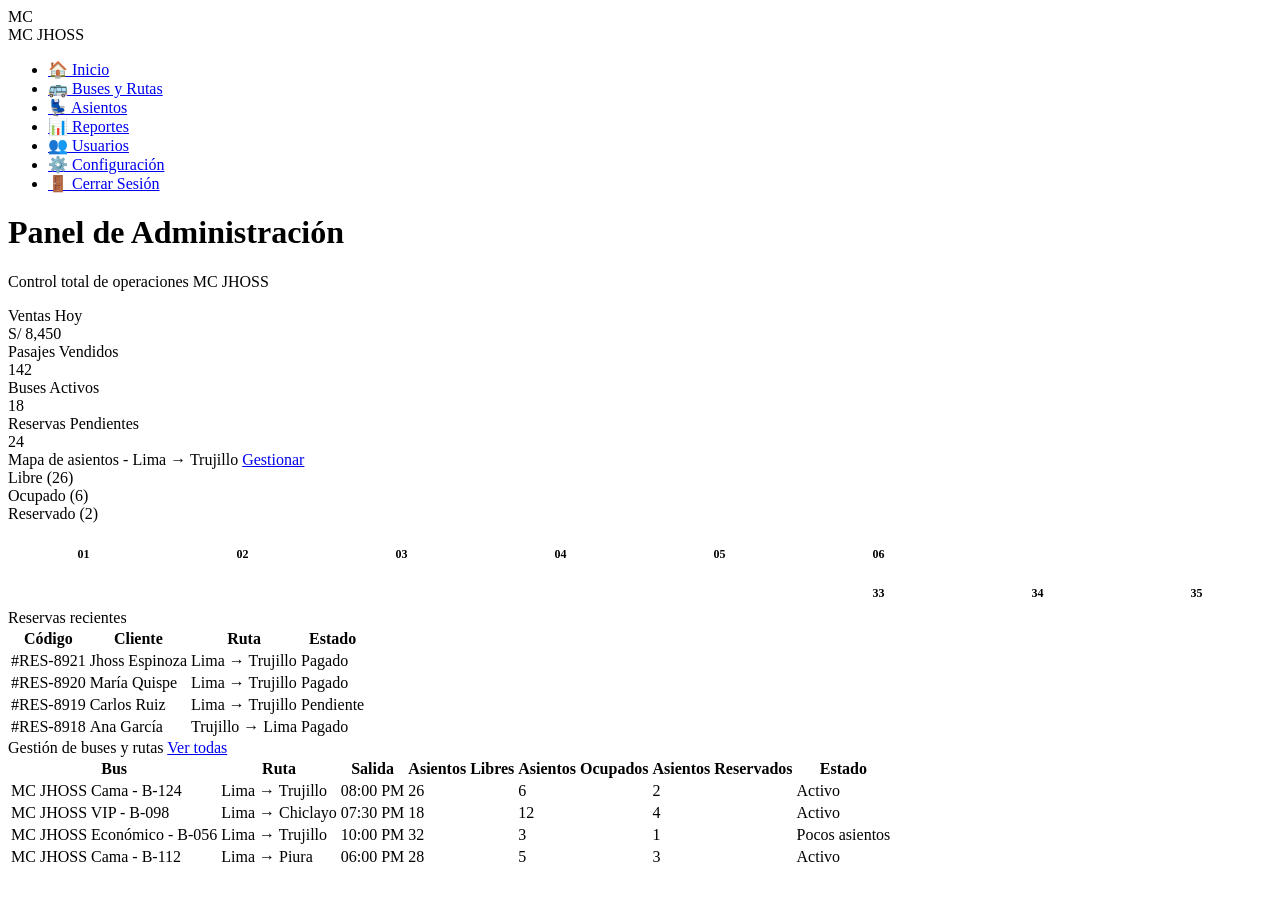
==== administrador.html @ 382086d1 "Add files via upload" ====
<!DOCTYPE html>
<html lang="es">
<head>
  <meta charset="UTF-8">
  <meta name="viewport" content="width=device-width, initial-scale=1.0">
  <title>Dashboard Administrador - MC JHOSS</title>
  <meta name="description" content="Dashboard del administrador MC JHOSS. Gestión de buses, rutas, reservas y asientos.">
  <link rel="stylesheet" href="css/styles.css">
</head>
<body class="dashboard">
  <aside class="sidebar">
    <div class="sidebar-logo">
      <div class="logo-icon">MC</div>
      MC JHOSS
    </div>
    <ul class="sidebar-menu">
      <li><a href="administrador.html" class="active">🏠 Inicio</a></li>
      <li><a href="rutas.html">🚌 Buses y Rutas</a></li>
      <li><a href="asientos.html">💺 Asientos</a></li>
      <li><a href="#">📊 Reportes</a></li>
      <li><a href="#">👥 Usuarios</a></li>
      <li><a href="#">⚙️ Configuración</a></li>
      <li><a href="login.html">🚪 Cerrar Sesión</a></li>
    </ul>
  </aside>

  <main class="main-content">
    <div class="page-header">
      <h1>Panel de Administración</h1>
      <p>Control total de operaciones MC JHOSS</p>
    </div>

    <div class="stats-grid">
      <div class="stat-card blue">
        <div class="stat-label">Ventas Hoy</div>
        <div class="stat-value">S/ 8,450</div>
      </div>
      <div class="stat-card green">
        <div class="stat-label">Pasajes Vendidos</div>
        <div class="stat-value">142</div>
      </div>
      <div class="stat-card orange">
        <div class="stat-label">Buses Activos</div>
        <div class="stat-value">18</div>
      </div>
      <div class="stat-card red">
        <div class="stat-label">Reservas Pendientes</div>
        <div class="stat-value">24</div>
      </div>
    </div>

    <div class="grid grid-2">
      <div class="card">
        <div class="card-header">
          <span class="card-title">Mapa de asientos - Lima → Trujillo</span>
          <a href="asientos.html" class="btn btn-primary btn-sm">Gestionar</a>
        </div>
        <div class="seat-legend" style="justify-content: flex-start; gap: 1rem; margin-bottom: 1rem;">
          <div class="legend-item"><div class="legend-box free"></div> Libre (26)</div>
          <div class="legend-item"><div class="legend-box occupied"></div> Ocupado (6)</div>
          <div class="legend-item"><div class="legend-box reserved"></div> Reservado (2)</div>
        </div>
        <div style="display: grid; grid-template-columns: repeat(8, 1fr); gap: 0.5rem;">
          <div style="padding: 0.5rem; background: var(--gray-100); border-radius: var(--radius-sm); text-align: center; font-size: 0.75rem; font-weight: 700;">01</div>
          <div style="padding: 0.5rem; background: var(--gray-100); border-radius: var(--radius-sm); text-align: center; font-size: 0.75rem; font-weight: 700;">02</div>
          <div style="padding: 0.5rem; background: var(--gray-100); border-radius: var(--radius-sm); text-align: center; font-size: 0.75rem; font-weight: 700;">03</div>
          <div style="padding: 0.5rem; background: var(--gray-100); border-radius: var(--radius-sm); text-align: center; font-size: 0.75rem; font-weight: 700;">04</div>
          <div style="padding: 0.5rem; background: var(--gray-100); border-radius: var(--radius-sm); text-align: center; font-size: 0.75rem; font-weight: 700;">05</div>
          <div style="padding: 0.5rem; background: var(--gray-100); border-radius: var(--radius-sm); text-align: center; font-size: 0.75rem; font-weight: 700;">06</div>
          <div style="padding: 0.5rem; background: var(--warning); color: white; border-radius: var(--radius-sm); text-align: center; font-size: 0.75rem; font-weight: 700;">10</div>
          <div style="padding: 0.5rem; background: var(--warning); color: white; border-radius: var(--radius-sm); text-align: center; font-size: 0.75rem; font-weight: 700;">11</div>
          <div style="padding: 0.5rem; background: var(--danger); color: white; border-radius: var(--radius-sm); text-align: center; font-size: 0.75rem; font-weight: 700;">14</div>
          <div style="padding: 0.5rem; background: var(--danger); color: white; border-radius: var(--radius-sm); text-align: center; font-size: 0.75rem; font-weight: 700;">15</div>
          <div style="padding: 0.5rem; background: var(--danger); color: white; border-radius: var(--radius-sm); text-align: center; font-size: 0.75rem; font-weight: 700;">19</div>
          <div style="padding: 0.5rem; background: var(--danger); color: white; border-radius: var(--radius-sm); text-align: center; font-size: 0.75rem; font-weight: 700;">31</div>
          <div style="padding: 0.5rem; background: var(--danger); color: white; border-radius: var(--radius-sm); text-align: center; font-size: 0.75rem; font-weight: 700;">32</div>
          <div style="padding: 0.5rem; background: var(--gray-100); border-radius: var(--radius-sm); text-align: center; font-size: 0.75rem; font-weight: 700;">33</div>
          <div style="padding: 0.5rem; background: var(--gray-100); border-radius: var(--radius-sm); text-align: center; font-size: 0.75rem; font-weight: 700;">34</div>
          <div style="padding: 0.5rem; background: var(--gray-100); border-radius: var(--radius-sm); text-align: center; font-size: 0.75rem; font-weight: 700;">35</div>
        </div>
      </div>

      <div class="card">
        <div class="card-header">
          <span class="card-title">Reservas recientes</span>
        </div>
        <div class="table-container">
          <table class="data-table">
            <thead>
              <tr>
                <th>Código</th>
                <th>Cliente</th>
                <th>Ruta</th>
                <th>Estado</th>
              </tr>
            </thead>
            <tbody>
              <tr>
                <td>#RES-8921</td>
                <td>Jhoss Espinoza</td>
                <td>Lima → Trujillo</td>
                <td><span class="badge badge-success">Pagado</span></td>
              </tr>
              <tr>
                <td>#RES-8920</td>
                <td>María Quispe</td>
                <td>Lima → Trujillo</td>
                <td><span class="badge badge-success">Pagado</span></td>
              </tr>
              <tr>
                <td>#RES-8919</td>
                <td>Carlos Ruiz</td>
                <td>Lima → Trujillo</td>
                <td><span class="badge badge-warning">Pendiente</span></td>
              </tr>
              <tr>
                <td>#RES-8918</td>
                <td>Ana García</td>
                <td>Trujillo → Lima</td>
                <td><span class="badge badge-success">Pagado</span></td>
              </tr>
            </tbody>
          </table>
        </div>
      </div>
    </div>

    <div class="card mt-3">
      <div class="card-header">
        <span class="card-title">Gestión de buses y rutas</span>
        <a href="rutas.html" class="btn btn-primary btn-sm">Ver todas</a>
      </div>
      <div class="table-container">
        <table class="data-table">
          <thead>
            <tr>
              <th>Bus</th>
              <th>Ruta</th>
              <th>Salida</th>
              <th>Asientos Libres</th>
              <th>Asientos Ocupados</th>
              <th>Asientos Reservados</th>
              <th>Estado</th>
            </tr>
          </thead>
          <tbody>
            <tr>
              <td>MC JHOSS Cama - B-124</td>
              <td>Lima → Trujillo</td>
              <td>08:00 PM</td>
              <td>26</td>
              <td>6</td>
              <td>2</td>
              <td><span class="badge badge-success">Activo</span></td>
            </tr>
            <tr>
              <td>MC JHOSS VIP - B-098</td>
              <td>Lima → Chiclayo</td>
              <td>07:30 PM</td>
              <td>18</td>
              <td>12</td>
              <td>4</td>
              <td><span class="badge badge-success">Activo</span></td>
            </tr>
            <tr>
              <td>MC JHOSS Económico - B-056</td>
              <td>Lima → Trujillo</td>
              <td>10:00 PM</td>
              <td>32</td>
              <td>3</td>
              <td>1</td>
              <td><span class="badge badge-warning">Pocos asientos</span></td>
            </tr>
            <tr>
              <td>MC JHOSS Cama - B-112</td>
              <td>Lima → Piura</td>
              <td>06:00 PM</td>
              <td>28</td>
              <td>5</td>
              <td>3</td>
              <td><span class="badge badge-success">Activo</span></td>
            </tr>
          </tbody>
        </table>
      </div>
    </div>
  </main>
</body>
</html>
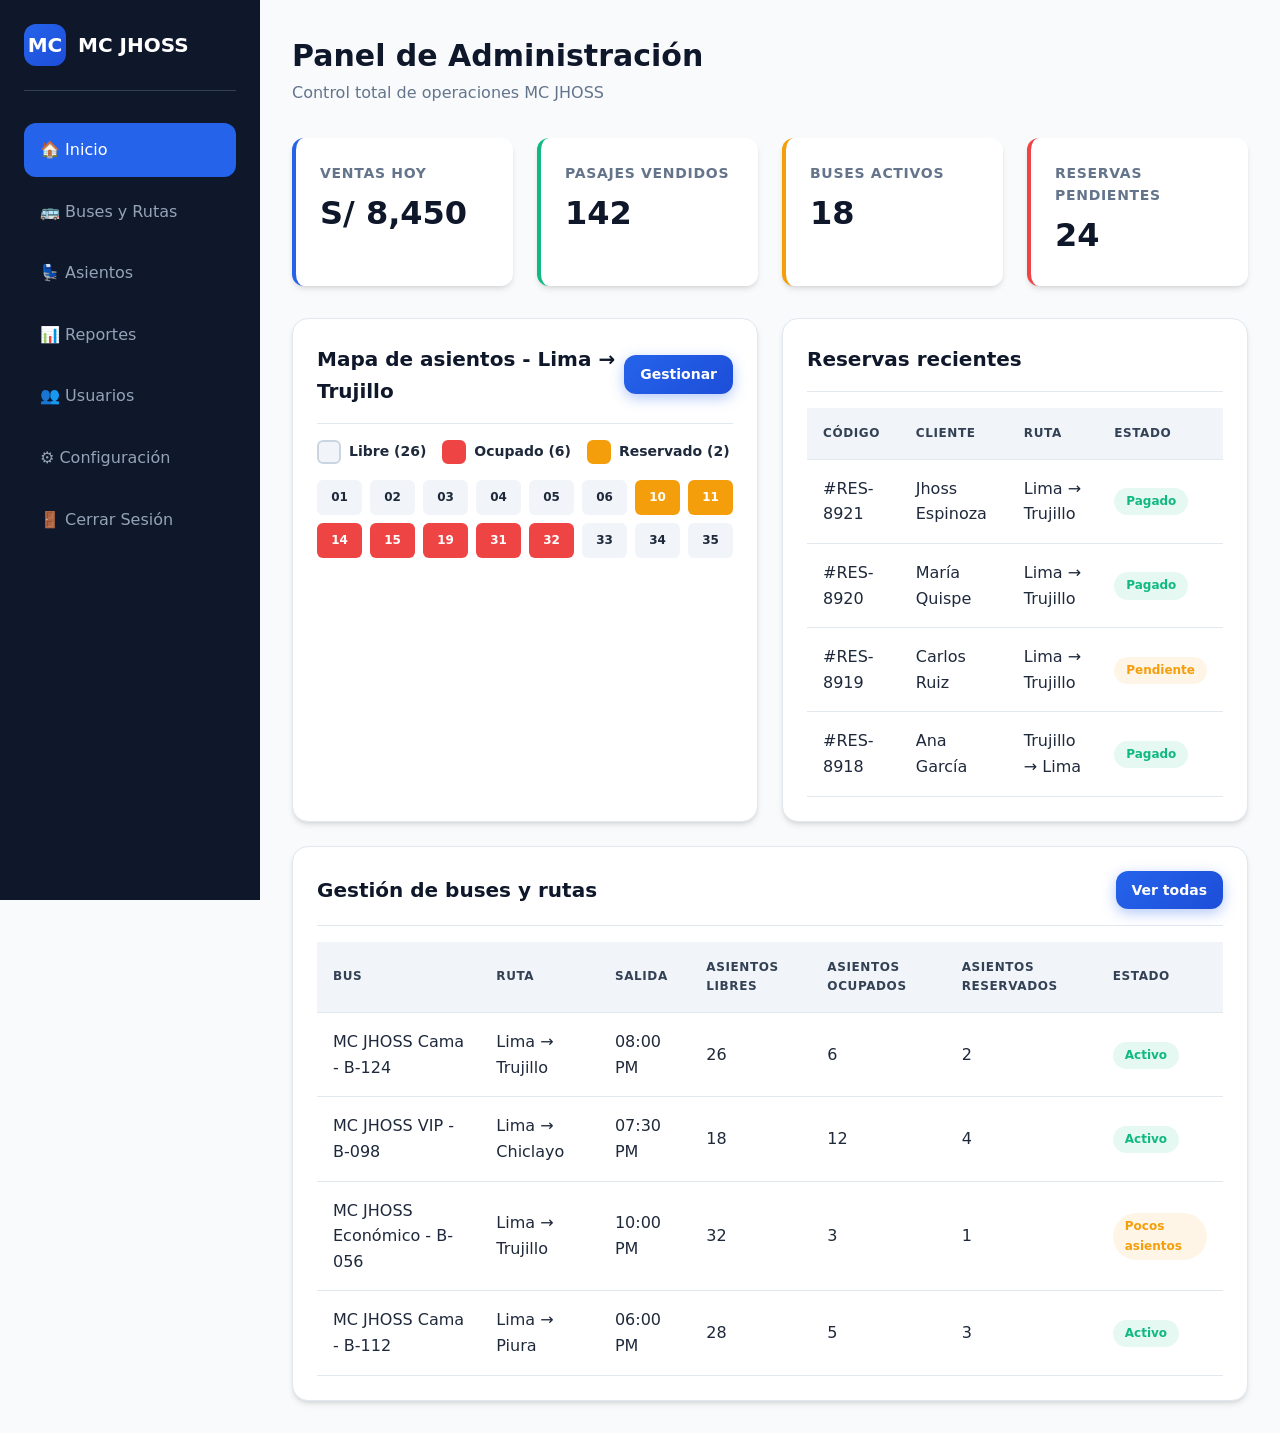
==== commit 1580378a: "Update stylesheet link in administrador.html" ====
--- a/administrador.html
+++ b/administrador.html
@@ -5,7 +5,7 @@
   <meta name="viewport" content="width=device-width, initial-scale=1.0">
   <title>Dashboard Administrador - MC JHOSS</title>
   <meta name="description" content="Dashboard del administrador MC JHOSS. Gestión de buses, rutas, reservas y asientos.">
-  <link rel="stylesheet" href="css/styles.css">
+  <link rel="stylesheet" href="styles.css">
 </head>
 <body class="dashboard">
   <aside class="sidebar">
--- a/styles.css
+++ b/styles.css
@@ -0,0 +1,855 @@
+/* MC JHOSS - Sistema de Pasajes Profesional */
+/* Solo HTML y CSS - Sin JavaScript */
+
+:root {
+  --primary: #2563eb;
+  --primary-dark: #1d4ed8;
+  --secondary: #f59e0b;
+  --success: #10b981;
+  --danger: #ef4444;
+  --warning: #f59e0b;
+  --info: #06b6d4;
+  --dark: #0f172a;
+  --gray-50: #f8fafc;
+  --gray-100: #f1f5f9;
+  --gray-200: #e2e8f0;
+  --gray-300: #cbd5e1;
+  --gray-400: #94a3b8;
+  --gray-500: #64748b;
+  --gray-600: #475569;
+  --gray-700: #334155;
+  --gray-800: #1e293b;
+  --gray-900: #0f172a;
+  --white: #ffffff;
+  --shadow-sm: 0 1px 2px 0 rgb(0 0 0 / 0.05);
+  --shadow: 0 4px 6px -1px rgb(0 0 0 / 0.1), 0 2px 4px -2px rgb(0 0 0 / 0.1);
+  --shadow-lg: 0 10px 15px -3px rgb(0 0 0 / 0.1), 0 4px 6px -4px rgb(0 0 0 / 0.1);
+  --radius: 0.75rem;
+  --radius-sm: 0.375rem;
+  --radius-lg: 1rem;
+  --transition: all 0.2s ease-in-out;
+}
+
+* {
+  margin: 0;
+  padding: 0;
+  box-sizing: border-box;
+}
+
+html {
+  scroll-behavior: smooth;
+}
+
+body {
+  font-family: 'Segoe UI', system-ui, -apple-system, BlinkMacSystemFont, Roboto, sans-serif;
+  background: var(--gray-50);
+  color: var(--gray-800);
+  line-height: 1.6;
+  min-height: 100vh;
+}
+
+a {
+  text-decoration: none;
+  color: inherit;
+}
+
+/* ===== UTILIDADES ===== */
+.container {
+  width: 100%;
+  max-width: 1200px;
+  margin: 0 auto;
+  padding: 0 1.5rem;
+}
+
+.text-center { text-align: center; }
+.mt-1 { margin-top: 0.5rem; }
+.mt-2 { margin-top: 1rem; }
+.mt-3 { margin-top: 1.5rem; }
+.mt-4 { margin-top: 2rem; }
+.mb-1 { margin-bottom: 0.5rem; }
+.mb-2 { margin-bottom: 1rem; }
+.mb-3 { margin-bottom: 1.5rem; }
+.mb-4 { margin-bottom: 2rem; }
+.hidden { display: none !important; }
+
+/* ===== BOTONES ===== */
+.btn {
+  display: inline-flex;
+  align-items: center;
+  justify-content: center;
+  gap: 0.5rem;
+  padding: 0.75rem 1.5rem;
+  border-radius: var(--radius);
+  border: none;
+  font-weight: 600;
+  font-size: 1rem;
+  cursor: pointer;
+  transition: var(--transition);
+  text-align: center;
+}
+
+.btn-primary {
+  background: linear-gradient(135deg, var(--primary), var(--primary-dark));
+  color: var(--white);
+  box-shadow: 0 4px 14px rgba(37, 99, 235, 0.35);
+}
+
+.btn-primary:hover {
+  transform: translateY(-2px);
+  box-shadow: 0 6px 20px rgba(37, 99, 235, 0.45);
+}
+
+.btn-secondary {
+  background: var(--white);
+  color: var(--primary);
+  border: 2px solid var(--primary);
+}
+
+.btn-secondary:hover {
+  background: var(--primary);
+  color: var(--white);
+}
+
+.btn-success {
+  background: var(--success);
+  color: var(--white);
+}
+
+.btn-danger {
+  background: var(--danger);
+  color: var(--white);
+}
+
+.btn-warning {
+  background: var(--warning);
+  color: var(--white);
+}
+
+.btn-block {
+  width: 100%;
+}
+
+.btn-sm {
+  padding: 0.5rem 1rem;
+  font-size: 0.875rem;
+}
+
+/* ===== TARJETAS ===== */
+.card {
+  background: var(--white);
+  border-radius: var(--radius-lg);
+  box-shadow: var(--shadow);
+  padding: 1.5rem;
+  border: 1px solid var(--gray-200);
+}
+
+.card-header {
+  display: flex;
+  align-items: center;
+  justify-content: space-between;
+  margin-bottom: 1rem;
+  padding-bottom: 1rem;
+  border-bottom: 1px solid var(--gray-200);
+}
+
+.card-title {
+  font-size: 1.25rem;
+  font-weight: 700;
+  color: var(--gray-900);
+}
+
+/* ===== FORMULARIOS ===== */
+.form-group {
+  margin-bottom: 1.25rem;
+}
+
+.form-label {
+  display: block;
+  margin-bottom: 0.5rem;
+  font-weight: 600;
+  color: var(--gray-700);
+}
+
+.form-control,
+.form-select {
+  width: 100%;
+  padding: 0.75rem 1rem;
+  border: 2px solid var(--gray-200);
+  border-radius: var(--radius);
+  font-size: 1rem;
+  transition: var(--transition);
+  background: var(--white);
+}
+
+.form-control:focus,
+.form-select:focus {
+  outline: none;
+  border-color: var(--primary);
+  box-shadow: 0 0 0 3px rgba(37, 99, 235, 0.1);
+}
+
+/* ===== NAVEGACIÓN ===== */
+.navbar {
+  background: var(--white);
+  box-shadow: var(--shadow-sm);
+  position: sticky;
+  top: 0;
+  z-index: 100;
+}
+
+.navbar .container {
+  display: flex;
+  align-items: center;
+  justify-content: space-between;
+  height: 70px;
+}
+
+.logo {
+  display: flex;
+  align-items: center;
+  gap: 0.75rem;
+  font-size: 1.5rem;
+  font-weight: 800;
+  color: var(--primary);
+}
+
+.logo-icon {
+  width: 42px;
+  height: 42px;
+  background: linear-gradient(135deg, var(--primary), var(--primary-dark));
+  border-radius: var(--radius);
+  display: grid;
+  place-items: center;
+  color: var(--white);
+  font-weight: 900;
+}
+
+.nav-links {
+  display: flex;
+  align-items: center;
+  gap: 2rem;
+  list-style: none;
+}
+
+.nav-links a {
+  font-weight: 600;
+  color: var(--gray-600);
+  transition: var(--transition);
+}
+
+.nav-links a:hover,
+.nav-links a.active {
+  color: var(--primary);
+}
+
+/* ===== HERO ===== */
+.hero {
+  background: linear-gradient(135deg, var(--dark) 0%, #1e3a8a 100%);
+  color: var(--white);
+  padding: 5rem 0;
+  text-align: center;
+}
+
+.hero h1 {
+  font-size: 3rem;
+  font-weight: 800;
+  margin-bottom: 1rem;
+  line-height: 1.2;
+}
+
+.hero p {
+  font-size: 1.25rem;
+  color: var(--gray-300);
+  max-width: 600px;
+  margin: 0 auto 2rem;
+}
+
+.hero-btns {
+  display: flex;
+  gap: 1rem;
+  justify-content: center;
+  flex-wrap: wrap;
+}
+
+/* ===== SECCIONES ===== */
+.section {
+  padding: 4rem 0;
+}
+
+.section-title {
+  font-size: 2rem;
+  font-weight: 800;
+  color: var(--gray-900);
+  text-align: center;
+  margin-bottom: 0.5rem;
+}
+
+.section-subtitle {
+  text-align: center;
+  color: var(--gray-500);
+  margin-bottom: 3rem;
+}
+
+/* ===== GRID ===== */
+.grid {
+  display: grid;
+  gap: 1.5rem;
+}
+
+.grid-2 { grid-template-columns: repeat(2, 1fr); }
+.grid-3 { grid-template-columns: repeat(3, 1fr); }
+.grid-4 { grid-template-columns: repeat(4, 1fr); }
+
+@media (max-width: 992px) {
+  .grid-4 { grid-template-columns: repeat(2, 1fr); }
+  .grid-3 { grid-template-columns: repeat(2, 1fr); }
+}
+
+@media (max-width: 768px) {
+  .grid-2,
+  .grid-3,
+  .grid-4 { grid-template-columns: 1fr; }
+  .hero h1 { font-size: 2rem; }
+  .nav-links { display: none; }
+}
+
+/* ===== FEATURE CARDS ===== */
+.feature-card {
+  text-align: center;
+  padding: 2rem;
+  transition: var(--transition);
+}
+
+.feature-card:hover {
+  transform: translateY(-5px);
+  box-shadow: var(--shadow-lg);
+}
+
+.feature-icon {
+  width: 64px;
+  height: 64px;
+  margin: 0 auto 1rem;
+  background: rgba(37, 99, 235, 0.1);
+  border-radius: 50%;
+  display: grid;
+  place-items: center;
+  font-size: 1.75rem;
+  color: var(--primary);
+}
+
+/* ===== LOGIN ===== */
+.login-page {
+  min-height: 100vh;
+  display: grid;
+  place-items: center;
+  background: linear-gradient(135deg, var(--dark) 0%, #1e3a8a 100%);
+  padding: 2rem;
+}
+
+.login-card {
+  width: 100%;
+  max-width: 480px;
+  background: var(--white);
+  border-radius: var(--radius-lg);
+  box-shadow: var(--shadow-lg);
+  padding: 2.5rem;
+}
+
+.login-logo {
+  text-align: center;
+  margin-bottom: 2rem;
+}
+
+.login-logo .logo {
+  justify-content: center;
+  margin-bottom: 1rem;
+}
+
+.role-selector {
+  display: grid;
+  grid-template-columns: repeat(3, 1fr);
+  gap: 0.75rem;
+  margin-bottom: 1.5rem;
+}
+
+.role-option {
+  position: relative;
+}
+
+.role-option input {
+  position: absolute;
+  opacity: 0;
+  width: 0;
+  height: 0;
+}
+
+.role-label {
+  display: flex;
+  flex-direction: column;
+  align-items: center;
+  gap: 0.5rem;
+  padding: 1rem;
+  border: 2px solid var(--gray-200);
+  border-radius: var(--radius);
+  cursor: pointer;
+  transition: var(--transition);
+  font-weight: 600;
+  color: var(--gray-600);
+}
+
+.role-label:hover {
+  border-color: var(--primary);
+}
+
+.role-option input:checked + .role-label {
+  border-color: var(--primary);
+  background: rgba(37, 99, 235, 0.05);
+  color: var(--primary);
+}
+
+/* ===== DASHBOARD ===== */
+.dashboard {
+  display: grid;
+  grid-template-columns: 260px 1fr;
+  min-height: 100vh;
+}
+
+.sidebar {
+  background: var(--gray-900);
+  color: var(--white);
+  padding: 1.5rem;
+  position: sticky;
+  top: 0;
+  height: 100vh;
+  overflow-y: auto;
+}
+
+.sidebar-logo {
+  display: flex;
+  align-items: center;
+  gap: 0.75rem;
+  font-size: 1.25rem;
+  font-weight: 800;
+  margin-bottom: 2rem;
+  padding-bottom: 1.5rem;
+  border-bottom: 1px solid var(--gray-700);
+}
+
+.sidebar-menu {
+  list-style: none;
+}
+
+.sidebar-menu li {
+  margin-bottom: 0.5rem;
+}
+
+.sidebar-menu a {
+  display: flex;
+  align-items: center;
+  gap: 0.75rem;
+  padding: 0.875rem 1rem;
+  border-radius: var(--radius);
+  color: var(--gray-400);
+  font-weight: 500;
+  transition: var(--transition);
+}
+
+.sidebar-menu a:hover,
+.sidebar-menu a.active {
+  background: var(--primary);
+  color: var(--white);
+}
+
+.main-content {
+  padding: 2rem;
+  background: var(--gray-50);
+}
+
+.page-header {
+  margin-bottom: 2rem;
+}
+
+.page-header h1 {
+  font-size: 1.875rem;
+  font-weight: 800;
+  color: var(--gray-900);
+}
+
+.page-header p {
+  color: var(--gray-500);
+}
+
+/* ===== STATS ===== */
+.stats-grid {
+  display: grid;
+  grid-template-columns: repeat(4, 1fr);
+  gap: 1.5rem;
+  margin-bottom: 2rem;
+}
+
+.stat-card {
+  background: var(--white);
+  border-radius: var(--radius);
+  padding: 1.5rem;
+  box-shadow: var(--shadow);
+  border-left: 4px solid var(--primary);
+}
+
+.stat-card.blue { border-left-color: var(--primary); }
+.stat-card.green { border-left-color: var(--success); }
+.stat-card.orange { border-left-color: var(--warning); }
+.stat-card.red { border-left-color: var(--danger); }
+
+.stat-label {
+  font-size: 0.875rem;
+  color: var(--gray-500);
+  font-weight: 600;
+  text-transform: uppercase;
+  letter-spacing: 0.05em;
+}
+
+.stat-value {
+  font-size: 2rem;
+  font-weight: 800;
+  color: var(--gray-900);
+  margin-top: 0.25rem;
+}
+
+@media (max-width: 992px) {
+  .stats-grid { grid-template-columns: repeat(2, 1fr); }
+  .dashboard { grid-template-columns: 1fr; }
+  .sidebar { display: none; }
+}
+
+@media (max-width: 576px) {
+  .stats-grid { grid-template-columns: 1fr; }
+}
+
+/* ===== TABLAS ===== */
+.table-container {
+  overflow-x: auto;
+}
+
+.data-table {
+  width: 100%;
+  border-collapse: collapse;
+}
+
+.data-table th,
+.data-table td {
+  padding: 1rem;
+  text-align: left;
+  border-bottom: 1px solid var(--gray-200);
+}
+
+.data-table th {
+  background: var(--gray-100);
+  font-weight: 700;
+  color: var(--gray-700);
+  text-transform: uppercase;
+  font-size: 0.75rem;
+  letter-spacing: 0.05em;
+}
+
+.data-table tr:hover td {
+  background: var(--gray-50);
+}
+
+.badge {
+  display: inline-flex;
+  align-items: center;
+  padding: 0.25rem 0.75rem;
+  border-radius: 9999px;
+  font-size: 0.75rem;
+  font-weight: 700;
+}
+
+.badge-success { background: rgba(16, 185, 129, 0.1); color: var(--success); }
+.badge-warning { background: rgba(245, 158, 11, 0.1); color: var(--warning); }
+.badge-danger { background: rgba(239, 68, 68, 0.1); color: var(--danger); }
+.badge-info { background: rgba(6, 182, 212, 0.1); color: var(--info); }
+
+/* ===== ASIENTOS ===== */
+.bus-container {
+  max-width: 700px;
+  margin: 0 auto;
+  background: var(--white);
+  border-radius: var(--radius-lg);
+  box-shadow: var(--shadow);
+  padding: 2rem;
+}
+
+.bus-front {
+  background: var(--gray-800);
+  color: var(--white);
+  text-align: center;
+  padding: 1rem;
+  border-radius: var(--radius);
+  margin-bottom: 2rem;
+  font-weight: 700;
+}
+
+.seats-grid {
+  display: grid;
+  grid-template-columns: repeat(4, 1fr);
+  gap: 1rem;
+  margin-bottom: 2rem;
+}
+
+.seat {
+  position: relative;
+}
+
+.seat input {
+  position: absolute;
+  opacity: 0;
+  width: 0;
+  height: 0;
+}
+
+.seat-label {
+  display: grid;
+  place-items: center;
+  height: 56px;
+  background: var(--gray-100);
+  border: 2px solid var(--gray-300);
+  border-radius: var(--radius);
+  font-weight: 700;
+  color: var(--gray-700);
+  cursor: pointer;
+  transition: var(--transition);
+}
+
+.seat-label:hover {
+  border-color: var(--primary);
+}
+
+.seat input:checked + .seat-label {
+  background: rgba(37, 99, 235, 0.1);
+  border-color: var(--primary);
+  color: var(--primary);
+}
+
+.seat.occupied .seat-label {
+  background: var(--danger);
+  border-color: var(--danger);
+  color: var(--white);
+  cursor: not-allowed;
+  opacity: 0.7;
+}
+
+.seat.reserved .seat-label {
+  background: var(--warning);
+  border-color: var(--warning);
+  color: var(--white);
+  cursor: not-allowed;
+  opacity: 0.8;
+}
+
+.seat.occupied input,
+.seat.reserved input {
+  display: none;
+}
+
+.seat-legend {
+  display: flex;
+  justify-content: center;
+  gap: 2rem;
+  flex-wrap: wrap;
+  margin-bottom: 1.5rem;
+}
+
+.legend-item {
+  display: flex;
+  align-items: center;
+  gap: 0.5rem;
+  font-size: 0.875rem;
+  font-weight: 600;
+}
+
+.legend-box {
+  width: 24px;
+  height: 24px;
+  border-radius: var(--radius-sm);
+  border: 2px solid;
+}
+
+.legend-box.free { background: var(--gray-100); border-color: var(--gray-300); }
+.legend-box.selected { background: rgba(37, 99, 235, 0.1); border-color: var(--primary); }
+.legend-box.occupied { background: var(--danger); border-color: var(--danger); }
+.legend-box.reserved { background: var(--warning); border-color: var(--warning); }
+
+/* ===== PAGOS ===== */
+.payment-methods {
+  display: grid;
+  grid-template-columns: repeat(3, 1fr);
+  gap: 1rem;
+  margin-bottom: 2rem;
+}
+
+.payment-option {
+  position: relative;
+}
+
+.payment-option input {
+  position: absolute;
+  opacity: 0;
+  width: 0;
+  height: 0;
+}
+
+.payment-label {
+  display: flex;
+  flex-direction: column;
+  align-items: center;
+  gap: 0.75rem;
+  padding: 1.5rem;
+  border: 2px solid var(--gray-200);
+  border-radius: var(--radius);
+  cursor: pointer;
+  transition: var(--transition);
+  font-weight: 700;
+  color: var(--gray-700);
+}
+
+.payment-label:hover {
+  border-color: var(--primary);
+}
+
+.payment-option input:checked + .payment-label {
+  border-color: var(--primary);
+  background: rgba(37, 99, 235, 0.05);
+  color: var(--primary);
+}
+
+.payment-icon {
+  font-size: 2rem;
+}
+
+/* Tabs de pago con CSS */
+.payment-tabs {
+  position: relative;
+}
+
+.payment-content {
+  display: none;
+}
+
+#pay-card:checked ~ .content-card,
+#pay-cash:checked ~ .content-cash,
+#pay-yape:checked ~ .content-yape {
+  display: block;
+}
+
+/* ===== BUSES / RUTAS ===== */
+.bus-card {
+  display: flex;
+  flex-direction: column;
+  gap: 1rem;
+}
+
+.bus-header {
+  display: flex;
+  justify-content: space-between;
+  align-items: flex-start;
+}
+
+.bus-name {
+  font-size: 1.125rem;
+  font-weight: 700;
+  color: var(--gray-900);
+}
+
+.bus-price {
+  font-size: 1.5rem;
+  font-weight: 800;
+  color: var(--primary);
+}
+
+.bus-route {
+  display: flex;
+  align-items: center;
+  gap: 0.75rem;
+  color: var(--gray-600);
+  font-weight: 600;
+}
+
+.bus-features {
+  display: flex;
+  gap: 0.5rem;
+  flex-wrap: wrap;
+}
+
+.bus-features span {
+  background: var(--gray-100);
+  color: var(--gray-600);
+  padding: 0.25rem 0.75rem;
+  border-radius: 9999px;
+  font-size: 0.75rem;
+  font-weight: 600;
+}
+
+/* ===== FOOTER ===== */
+.footer {
+  background: var(--gray-900);
+  color: var(--white);
+  padding: 3rem 0 1.5rem;
+}
+
+.footer-grid {
+  display: grid;
+  grid-template-columns: 2fr repeat(3, 1fr);
+  gap: 2rem;
+  margin-bottom: 2rem;
+}
+
+.footer-bottom {
+  border-top: 1px solid var(--gray-700);
+  padding-top: 1.5rem;
+  text-align: center;
+  color: var(--gray-400);
+  font-size: 0.875rem;
+}
+
+@media (max-width: 768px) {
+  .footer-grid { grid-template-columns: 1fr; }
+}
+
+/* ===== ANIMACIONES ===== */
+@keyframes fadeIn {
+  from { opacity: 0; transform: translateY(10px); }
+  to { opacity: 1; transform: translateY(0); }
+}
+
+.card,
+.stat-card,
+.feature-card,
+.bus-card {
+  animation: fadeIn 0.4s ease-out;
+}
+
+/* ===== PÁGINA DE ÉXITO ===== */
+.success-page {
+  min-height: 100vh;
+  display: grid;
+  place-items: center;
+  background: var(--gray-50);
+  padding: 2rem;
+}
+
+.success-card {
+  text-align: center;
+  max-width: 480px;
+}
+
+.success-icon {
+  width: 100px;
+  height: 100px;
+  background: rgba(16, 185, 129, 0.1);
+  border-radius: 50%;
+  display: grid;
+  place-items: center;
+  margin: 0 auto 1.5rem;
+  font-size: 3rem;
+  color: var(--success);
+}
